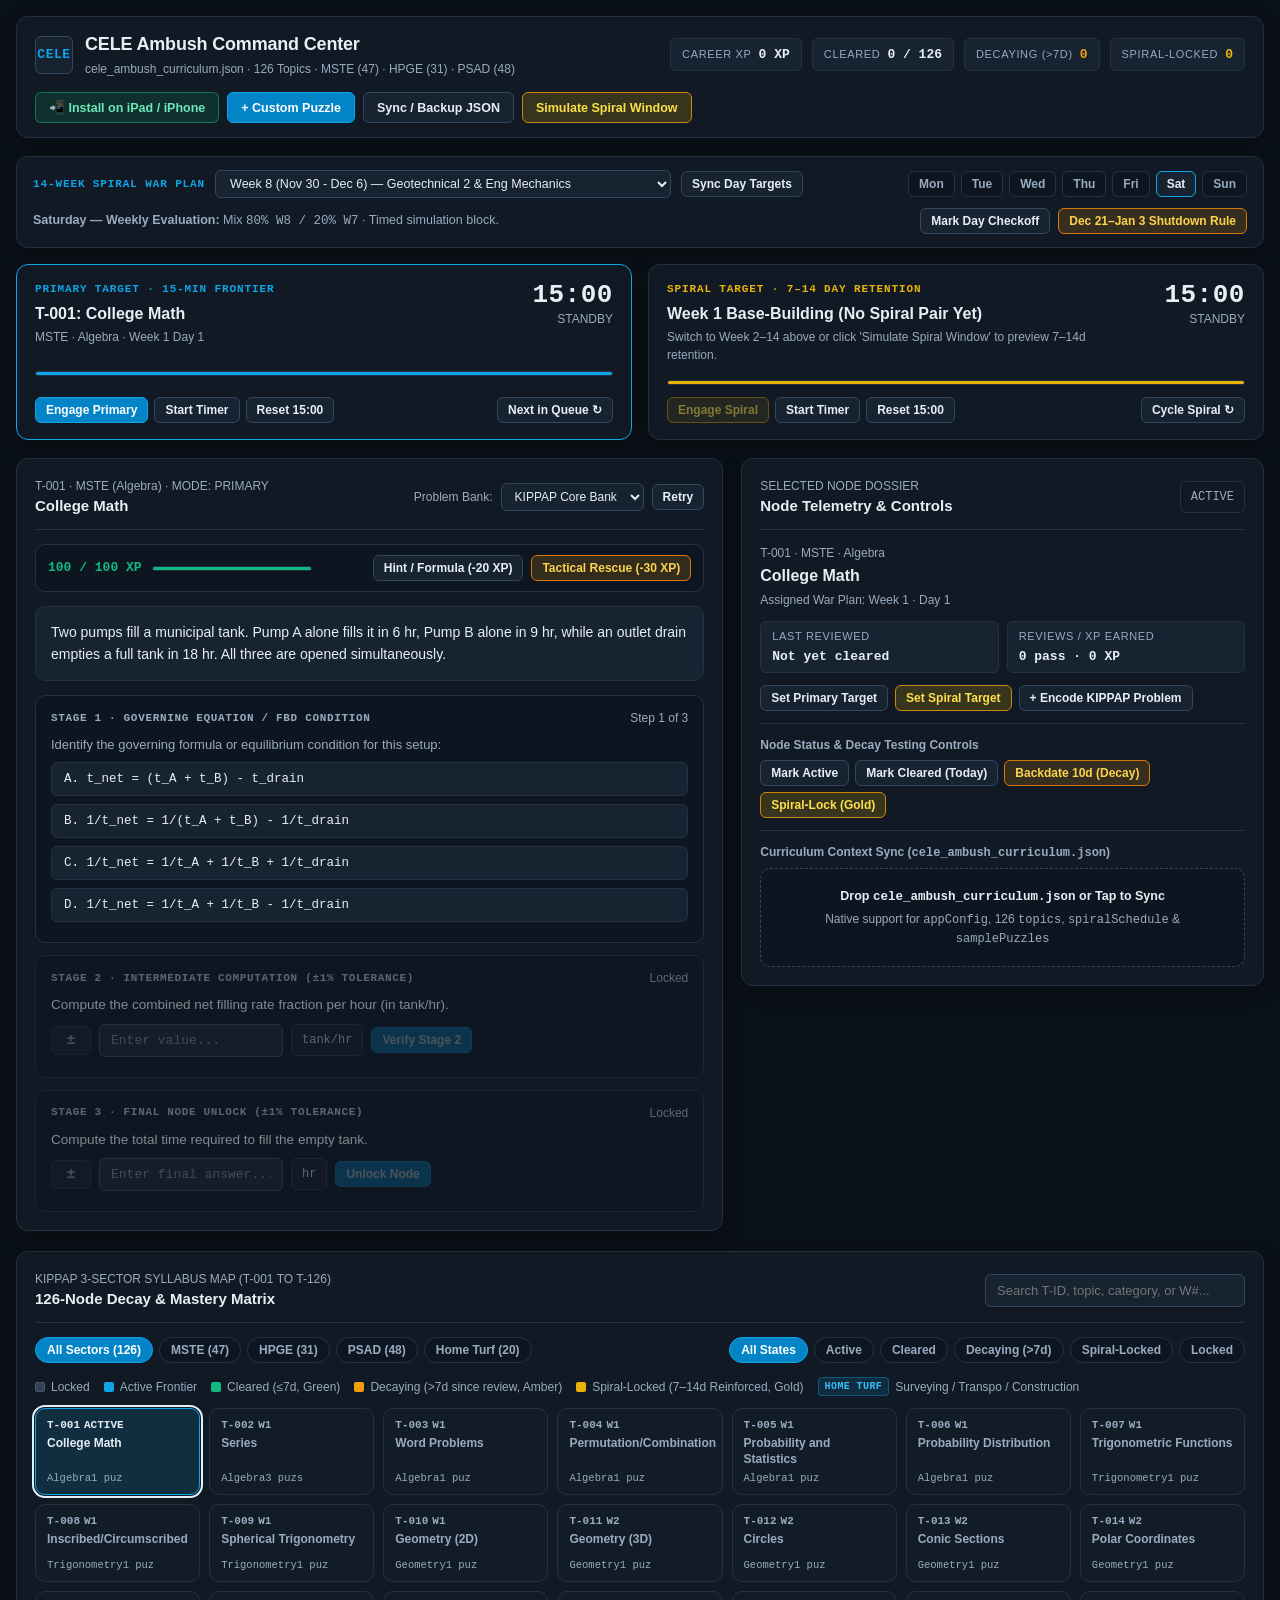
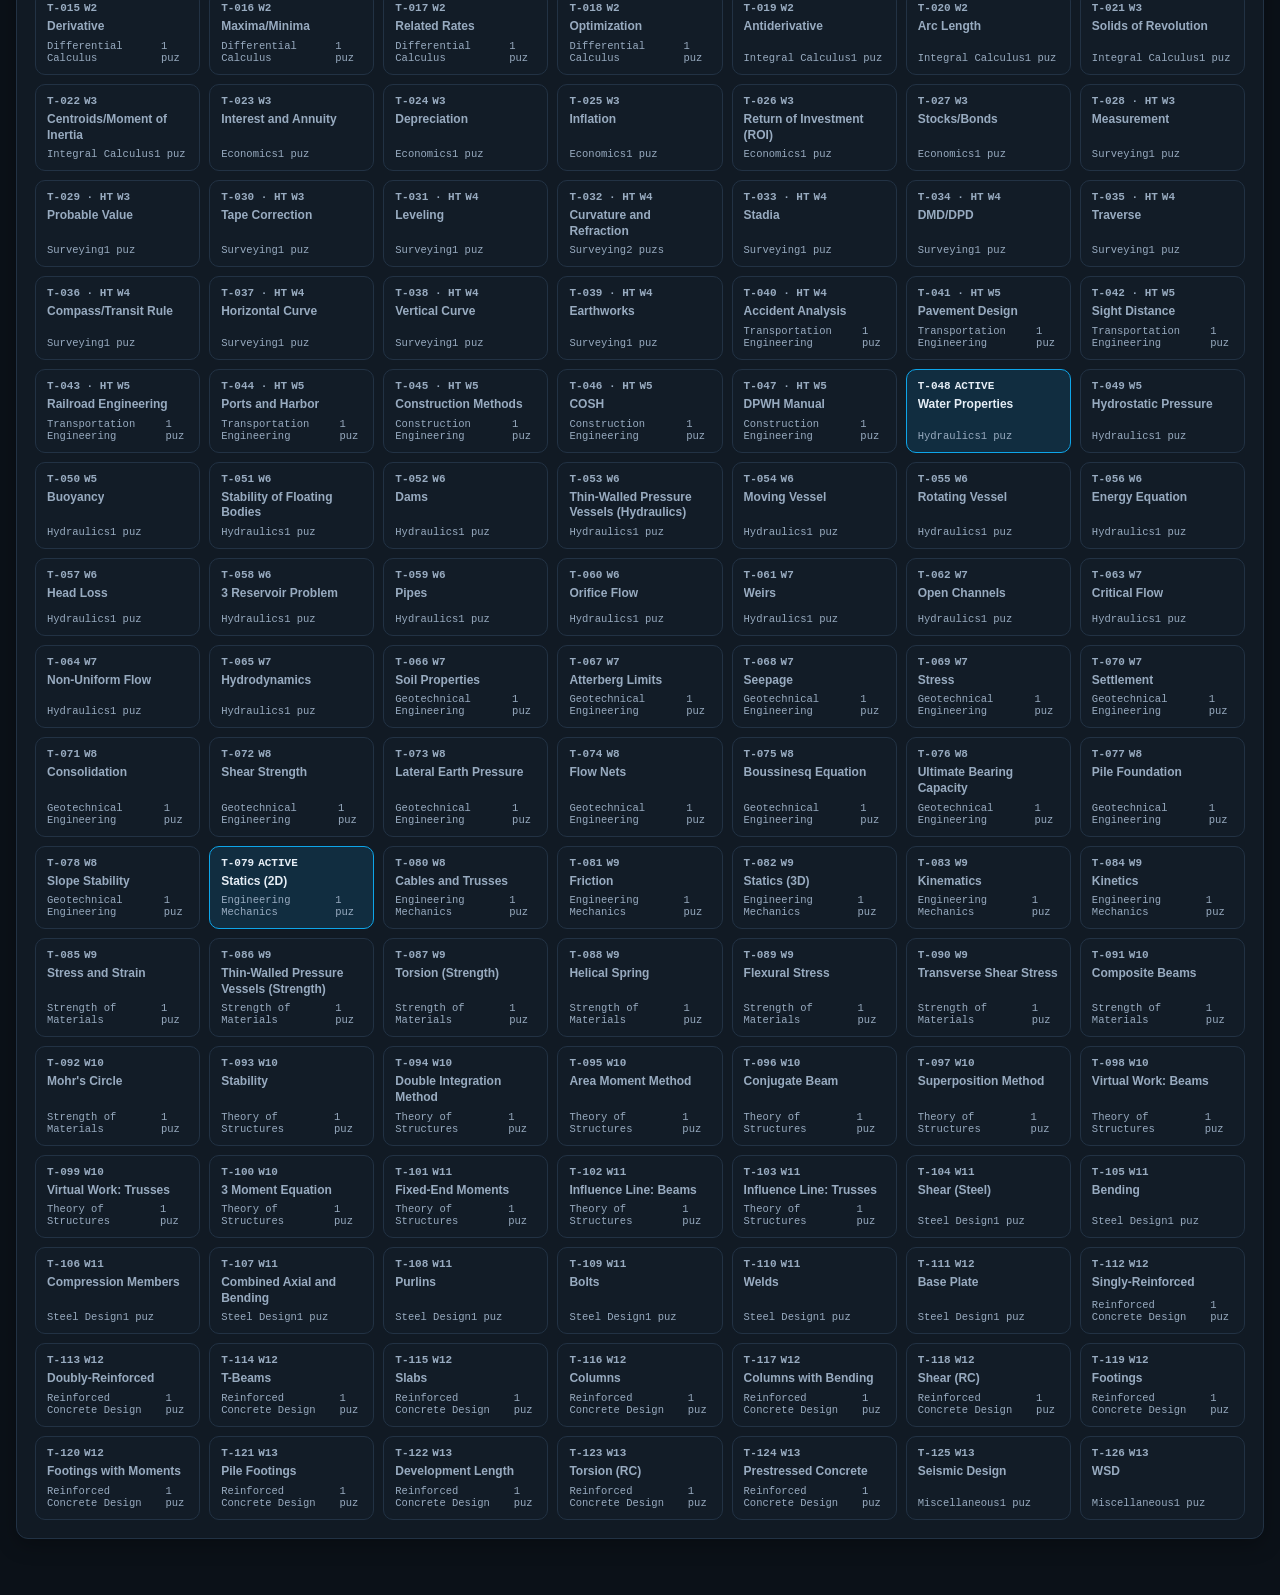
==== index.html @ f603cc69 "Initial release: CELE Ambush Command Center offline PWA for iPad & iPhone" ====
<!DOCTYPE html>
<html lang="en">
<head>
  <meta charset="UTF-8" />
  <meta name="viewport" content="width=device-width, initial-scale=1.0, viewport-fit=cover" />
  <title>CELE Ambush Command Center — KIPPAP 126-Topic Spiral War Plan</title>
  <meta name="description" content="Installable offline Civil Engineering Licensure Exam (CELE) command center built on cele_ambush_curriculum.json featuring 126 KIPPAP topics across MSTE (47), HPGE (31), and PSAD (48)." />
  <meta name="theme-color" content="#0b1118" />
  <meta name="apple-mobile-web-app-capable" content="yes" />
  <meta name="mobile-web-app-capable" content="yes" />
  <meta name="apple-mobile-web-app-status-bar-style" content="black-translucent" />
  <meta name="apple-mobile-web-app-title" content="CELE Ambush" />
  <meta name="format-detection" content="telephone=no" />
  <link rel="manifest" href="manifest.webmanifest" />
  <link rel="icon" type="image/png" sizes="32x32" href="icons/favicon-32.png" />
  <link rel="apple-touch-icon" href="icons/apple-touch-icon.png" />
  <link rel="apple-touch-icon" sizes="180x180" href="icons/apple-touch-icon-180x180.png" />
  <link rel="apple-touch-icon" sizes="167x167" href="icons/apple-touch-icon-167x167.png" />
  <link rel="apple-touch-icon" sizes="152x152" href="icons/apple-touch-icon-152x152.png" />
  <link rel="stylesheet" href="styles.css" />
</head>
<body>
  <div class="app-shell">
    <!-- Top Command Header -->
    <header class="topbar" id="command-topbar">
      <div class="brand-block">
        <div class="brand-emblem" aria-hidden="true">CELE</div>
        <div>
          <div style="display: flex; align-items: center; gap: 8px; flex-wrap: wrap;">
            <h1 id="app-title-heading">CELE Ambush Command Center</h1>
            <span class="pwa-status-pill" id="pwa-standalone-pill" style="display: none;">✓ STANDALONE APP</span>
          </div>
          <p class="brand-subtitle" id="curriculum-source-label">cele_ambush_curriculum.json · 126 Topics · MSTE (47) · HPGE (31) · PSAD (48)</p>
        </div>
      </div>

      <div class="telemetry-strip" aria-label="Readiness Telemetry">
        <div class="stat-chip">
          <span class="label">Career XP</span>
          <span class="val" id="stat-career-xp">0 XP</span>
        </div>
        <div class="stat-chip">
          <span class="label">Cleared</span>
          <span class="val" id="stat-cleared-count">0 / 126</span>
        </div>
        <div class="stat-chip">
          <span class="label">Decaying (&gt;7d)</span>
          <span class="val" id="stat-decaying-count" style="color: var(--status-decaying);">0</span>
        </div>
        <div class="stat-chip">
          <span class="label">Spiral-Locked</span>
          <span class="val" id="stat-spiral-count" style="color: var(--status-gold);">0</span>
        </div>
      </div>

      <div class="topbar-actions">
        <button type="button" class="btn btn-install" id="btn-open-install">📲 Install on iPad / iPhone</button>
        <button type="button" class="btn btn-primary" id="btn-open-builder">+ Custom Puzzle</button>
        <button type="button" class="btn" id="btn-open-json">Sync / Backup JSON</button>
        <button type="button" class="btn btn-gold" id="btn-demo-decay" title="Seed sample 7-14 day history to preview Spiral Target & Amber Decay">Simulate Spiral Window</button>
      </div>
    </header>

    <!-- 14-Week Spiral War Plan Bar (from spiralSchedule in cele_ambush_curriculum.json) -->
    <section class="warplan-bar" id="warplan-section" aria-label="14-Week Spiral War Plan">
      <div class="warplan-top">
        <div style="display: flex; align-items: center; gap: 10px; flex-wrap: wrap;">
          <span class="target-kicker">14-WEEK SPIRAL WAR PLAN</span>
          <select id="schedule-week-select" class="input-field" style="padding: 5px 10px; font-size: 12.5px; min-width: 240px;" aria-label="Select Schedule Week"></select>
          <button type="button" class="btn btn-sm" id="btn-load-scheduled-pair" title="Load selected day's Primary & Spiral pairs into the twin 15-min cards">Sync Day Targets</button>
        </div>
        <div class="day-pills" id="schedule-day-pills" role="tablist" aria-label="Day of Week"></div>
      </div>
      <div style="display: flex; flex-wrap: wrap; align-items: center; justify-content: space-between; gap: 8px; font-size: 12.5px; color: var(--text-secondary);">
        <div id="schedule-day-summary">Loading War Plan schedule...</div>
        <div style="display: flex; align-items: center; gap: 8px; flex-wrap: wrap;">
          <button type="button" class="btn btn-sm" id="btn-toggle-day-complete">Mark Day Checkoff</button>
          <button type="button" class="btn btn-amber btn-sm" id="btn-toggle-holiday-preview" title="Preview Dec 21 - Jan 3 Mandatory Cognitive Recovery protocol">Dec 21–Jan 3 Shutdown Rule</button>
        </div>
      </div>
      <div class="holiday-banner" id="holiday-shutdown-banner" style="display: none;"></div>
    </section>

    <!-- Daily 30-Minute Spiral Loop UI -->
    <section class="spiral-loop-grid" id="loop-section" aria-label="Daily 30-Minute Spiral Loop">
      <!-- Primary Target Card (15-min) -->
      <article class="target-card" id="primary-target-card">
        <div>
          <div class="target-header">
            <div>
              <div class="target-kicker" id="primary-kicker">PRIMARY TARGET · 15-MIN FRONTIER</div>
              <h2 class="target-title" id="primary-topic-title">Loading...</h2>
              <div class="target-meta" id="primary-topic-meta">Queue Frontier</div>
            </div>
            <div class="timer-box">
              <div class="timer-readout" id="primary-timer-display">15:00</div>
              <div class="target-meta" id="primary-timer-state">STANDBY</div>
            </div>
          </div>
          <div class="pair-chips" id="primary-pair-chips"></div>
        </div>

        <div class="progress-track" aria-hidden="true">
          <div class="progress-fill" id="primary-timer-bar" style="width: 100%;"></div>
        </div>

        <div class="target-controls">
          <div style="display: flex; gap: 6px; flex-wrap: wrap;">
            <button type="button" class="btn btn-primary btn-sm" id="btn-engage-primary">Engage Primary</button>
            <button type="button" class="btn btn-sm" id="btn-toggle-primary-timer">Start Timer</button>
            <button type="button" class="btn btn-sm" id="btn-reset-primary-timer">Reset 15:00</button>
          </div>
          <button type="button" class="btn btn-sm" id="btn-cycle-primary" title="Rotate to next active topic">Next in Queue ↻</button>
        </div>
      </article>

      <!-- Spiral Target Card (15-min, 7-14 days ago / Scheduled Spiral Pair) -->
      <article class="target-card spiral-card" id="spiral-target-card">
        <div>
          <div class="target-header">
            <div>
              <div class="target-kicker" id="spiral-kicker">SPIRAL TARGET · 7–14 DAY RETENTION</div>
              <h2 class="target-title" id="spiral-topic-title">Scanning 7–14d Window...</h2>
              <div class="target-meta" id="spiral-topic-meta">Topics completed 7–14 days ago</div>
            </div>
            <div class="timer-box">
              <div class="timer-readout" id="spiral-timer-display">15:00</div>
              <div class="target-meta" id="spiral-timer-state">STANDBY</div>
            </div>
          </div>
          <div class="pair-chips" id="spiral-pair-chips"></div>
        </div>

        <div class="progress-track" aria-hidden="true">
          <div class="progress-fill" id="spiral-timer-bar" style="width: 100%;"></div>
        </div>

        <div class="target-controls">
          <div style="display: flex; gap: 6px; flex-wrap: wrap;">
            <button type="button" class="btn btn-gold btn-sm" id="btn-engage-spiral">Engage Spiral</button>
            <button type="button" class="btn btn-sm" id="btn-toggle-spiral-timer">Start Timer</button>
            <button type="button" class="btn btn-sm" id="btn-reset-spiral-timer">Reset 15:00</button>
          </div>
          <button type="button" class="btn btn-sm" id="btn-cycle-spiral" title="Cycle eligible 7-14d / scheduled spiral nodes">Cycle Spiral ↻</button>
        </div>
      </article>
    </section>

    <!-- Workbench: Multi-Stage Puzzle Engine + Active Node Tactical Dossier -->
    <main class="workbench-grid" id="workbench-section">
      <!-- Left: 3-Stage Numerical/Formula Unlock Engine -->
      <section class="panel" id="puzzle-engine-panel" aria-labelledby="puzzle-panel-heading">
        <div class="panel-header">
          <div>
            <div class="target-meta" id="arena-sector-badge">SECTOR</div>
            <h2 class="panel-title" id="puzzle-panel-heading">3-Stage Ambush Puzzle Engine</h2>
          </div>
          <div style="display: flex; align-items: center; gap: 8px; flex-wrap: wrap;">
            <label for="puzzle-selector" class="target-meta">Problem Bank:</label>
            <select id="puzzle-selector" class="input-field" style="padding: 5px 9px; font-size: 12px;"></select>
            <button type="button" class="btn btn-sm" id="btn-reset-attempt" title="Restart current puzzle attempt">Retry</button>
          </div>
        </div>

        <!-- Tactical Rescue System & 100 XP Integrity Bar -->
        <div class="xp-rescue-bar">
          <div class="xp-meter-wrap">
            <span class="xp-badge" id="attempt-xp-readout">100 / 100 XP</span>
            <div class="progress-track" style="max-width: 160px;">
              <div class="progress-fill" id="attempt-xp-bar" style="width: 100%; background: var(--status-cleared);"></div>
            </div>
          </div>
          <div style="display: flex; gap: 8px; flex-wrap: wrap;">
            <button type="button" class="btn btn-sm" id="btn-use-hint">Hint / Formula (-20 XP)</button>
            <button type="button" class="btn btn-amber btn-sm" id="btn-tactical-rescue">Tactical Rescue (-30 XP)</button>
          </div>
        </div>

        <!-- Dynamic Hint & Tactical Rescue Drawers -->
        <div class="rescue-drawer hint-drawer" id="hint-drawer" style="display: none;"></div>
        <div class="rescue-drawer tactical-drawer" id="tactical-drawer" style="display: none;"></div>

        <!-- Problem Stem -->
        <div class="problem-stem-box" id="puzzle-stem-text"></div>

        <!-- 3 Stages -->
        <div class="stage-stack">
          <!-- Stage 1 -->
          <div class="stage-box" id="stage-1-box">
            <div class="stage-head">
              <span class="stage-tag" id="stage-1-tag">STAGE 1 · GOVERNING EQUATION / FBD CONDITION</span>
              <span class="target-meta" id="stage-1-status">Awaiting Selection</span>
            </div>
            <div id="stage-1-prompt" style="font-size: 13px; color: var(--text-secondary);">Identify the governing formula or equilibrium relationship for this setup:</div>
            <div class="eq-options-grid" id="stage-1-options"></div>
            <div class="feedback-msg" id="stage-1-feedback"></div>
          </div>

          <!-- Stage 2 -->
          <div class="stage-box is-locked" id="stage-2-box">
            <div class="stage-head">
              <span class="stage-tag" id="stage-2-tag">STAGE 2 · INTERMEDIATE COMPUTATION (±1% TOLERANCE)</span>
              <span class="target-meta" id="stage-2-status">Locked</span>
            </div>
            <div id="stage-2-prompt" style="font-size: 13.5px;"></div>
            <div class="numeric-row">
              <button type="button" class="btn btn-sm sign-toggle-btn" id="btn-neg-stage-2" title="Toggle minus sign (±) on iPhone/iPad keypad" disabled>±</button>
              <input type="text" inputmode="decimal" enterkeyhint="done" autocomplete="off" autocorrect="off" spellcheck="false" class="input-field input-mono" id="stage-2-input" placeholder="Enter value..." disabled />
              <span class="unit-pill" id="stage-2-unit">unit</span>
              <button type="button" class="btn btn-primary btn-sm" id="btn-verify-stage-2" disabled>Verify Stage 2</button>
            </div>
            <div class="feedback-msg" id="stage-2-feedback"></div>
          </div>

          <!-- Stage 3 -->
          <div class="stage-box is-locked" id="stage-3-box">
            <div class="stage-head">
              <span class="stage-tag" id="stage-3-tag">STAGE 3 · FINAL NODE UNLOCK (±1% TOLERANCE)</span>
              <span class="target-meta" id="stage-3-status">Locked</span>
            </div>
            <div id="stage-3-prompt" style="font-size: 13.5px;"></div>
            <div class="numeric-row">
              <button type="button" class="btn btn-sm sign-toggle-btn" id="btn-neg-stage-3" title="Toggle minus sign (±) on iPhone/iPad keypad" disabled>±</button>
              <input type="text" inputmode="decimal" enterkeyhint="done" autocomplete="off" autocorrect="off" spellcheck="false" class="input-field input-mono" id="stage-3-input" placeholder="Enter final answer..." disabled />
              <span class="unit-pill" id="stage-3-unit">unit</span>
              <button type="button" class="btn btn-primary btn-sm" id="btn-verify-stage-3" disabled>Unlock Node</button>
            </div>
            <div class="feedback-msg" id="stage-3-feedback"></div>
          </div>
        </div>
      </section>

      <!-- Right: Node Dossier, Rescue Links, Time-Decay Controls & Quick Curriculum Drop -->
      <aside class="panel" id="node-inspector-panel" aria-labelledby="inspector-heading">
        <div class="panel-header">
          <div>
            <div class="target-meta">SELECTED NODE DOSSIER</div>
            <h2 class="panel-title" id="inspector-heading">Node Telemetry &amp; Controls</h2>
          </div>
          <span class="unit-pill" id="inspector-state-badge">ACTIVE</span>
        </div>

        <div id="inspector-details" style="display: flex; flex-direction: column; gap: 12px;">
          <div>
            <div class="target-meta" id="inspector-code-cat">T-001 · MSTE · Algebra</div>
            <div style="display: flex; align-items: center; gap: 8px; flex-wrap: wrap; margin-top: 2px;">
              <span style="font-size: 16px; font-weight: 700;" id="inspector-title">Topic Title</span>
              <span class="hometurf-tag" id="inspector-hometurf" style="display: none;">HOME TURF</span>
            </div>
            <div class="target-meta" id="inspector-schedule-slot" style="margin-top: 3px;">Assigned: Week 1 · Day 1</div>
          </div>

          <div style="display: grid; grid-template-columns: repeat(2, 1fr); gap: 8px;">
            <div class="stat-chip" style="flex-direction: column; gap: 2px;">
              <span class="label">Last Reviewed</span>
              <span class="val" id="inspector-last-reviewed">Never</span>
            </div>
            <div class="stat-chip" style="flex-direction: column; gap: 2px;">
              <span class="label">Reviews / XP Earned</span>
              <span class="val" id="inspector-reviews-xp">0 · 0 XP</span>
            </div>
          </div>

          <div style="display: flex; flex-wrap: wrap; gap: 7px;">
            <button type="button" class="btn btn-sm" id="btn-set-as-primary">Set Primary Target</button>
            <button type="button" class="btn btn-gold btn-sm" id="btn-set-as-spiral">Set Spiral Target</button>
            <button type="button" class="btn btn-sm" id="btn-encode-for-node">+ Encode KIPPAP Problem</button>
          </div>

          <div style="border-top: 1px solid var(--border-subtle); padding-top: 12px;">
            <div class="form-label" style="margin-bottom: 6px;">Node Status &amp; Decay Testing Controls</div>
            <div style="display: flex; flex-wrap: wrap; gap: 6px;">
              <button type="button" class="btn btn-sm" id="btn-mark-active">Mark Active</button>
              <button type="button" class="btn btn-sm" id="btn-mark-cleared">Mark Cleared (Today)</button>
              <button type="button" class="btn btn-amber btn-sm" id="btn-age-10d" title="Set last review to 10 days ago to trigger >7d Decay & 7-14d Spiral eligibility">Backdate 10d (Decay)</button>
              <button type="button" class="btn btn-gold btn-sm" id="btn-mark-spiral-gold">Spiral-Lock (Gold)</button>
            </div>
          </div>

          <!-- Quick Curriculum File Loader -->
          <div style="border-top: 1px solid var(--border-subtle); padding-top: 12px;">
            <div class="form-label" style="margin-bottom: 6px;">Curriculum Context Sync (<code>cele_ambush_curriculum.json</code>)</div>
            <div class="dropzone" id="quick-json-dropzone" tabindex="0" role="button" aria-label="Drop cele_ambush_curriculum.json here or click to browse">
              <div style="font-weight: 600; font-size: 12.5px;">Drop <code>cele_ambush_curriculum.json</code> or Tap to Sync</div>
              <div class="target-meta" style="margin-top: 3px;">Native support for <code>appConfig</code>, 126 <code>topics</code>, <code>spiralSchedule</code> &amp; <code>samplePuzzles</code></div>
              <input type="file" id="quick-json-file-input" accept=".json,application/json" style="display: none;" />
            </div>
          </div>
        </div>
      </aside>
    </main>

    <!-- 126-Node Interactive Decay Grid -->
    <section class="panel" id="matrix-section" aria-labelledby="matrix-heading">
      <div class="panel-header">
        <div>
          <div class="target-meta">KIPPAP 3-SECTOR SYLLABUS MAP (T-001 TO T-126)</div>
          <h2 class="panel-title" id="matrix-heading">126-Node Decay &amp; Mastery Matrix</h2>
        </div>
        <input type="search" class="input-field" id="node-search-input" placeholder="Search T-ID, topic, category, or W#..." style="min-width: 260px;" />
      </div>

      <div class="filter-toolbar">
        <div class="tab-group" id="sector-filter-tabs" role="tablist" aria-label="Sector Filter">
          <button type="button" class="pill-btn active" data-sector="ALL" id="tab-sec-all">All Sectors (126)</button>
          <button type="button" class="pill-btn" data-sector="MSTE" id="tab-sec-mste">MSTE (47)</button>
          <button type="button" class="pill-btn" data-sector="HPGE" id="tab-sec-hpge">HPGE (31)</button>
          <button type="button" class="pill-btn" data-sector="PSAD" id="tab-sec-psad">PSAD (48)</button>
          <button type="button" class="pill-btn" data-sector="HOMETURF" id="tab-sec-ht">Home Turf (20)</button>
        </div>

        <div class="tab-group" id="state-filter-tabs" role="tablist" aria-label="Status Filter">
          <button type="button" class="pill-btn active" data-state="ALL">All States</button>
          <button type="button" class="pill-btn" data-state="active">Active</button>
          <button type="button" class="pill-btn" data-state="cleared">Cleared</button>
          <button type="button" class="pill-btn" data-state="decaying">Decaying (&gt;7d)</button>
          <button type="button" class="pill-btn" data-state="spiral">Spiral-Locked</button>
          <button type="button" class="pill-btn" data-state="locked">Locked</button>
        </div>
      </div>

      <div class="legend-row">
        <span class="legend-item"><span class="dot dot-locked"></span> Locked</span>
        <span class="legend-item"><span class="dot dot-active"></span> Active Frontier</span>
        <span class="legend-item"><span class="dot dot-cleared"></span> Cleared (&le;7d, Green)</span>
        <span class="legend-item"><span class="dot dot-decaying"></span> Decaying (&gt;7d since review, Amber)</span>
        <span class="legend-item"><span class="dot dot-spiral"></span> Spiral-Locked (7–14d Reinforced, Gold)</span>
        <span class="legend-item"><span class="hometurf-tag">HOME TURF</span> Surveying / Transpo / Construction</span>
      </div>

      <div class="nodes-grid" id="nodes-grid-container"></div>
    </section>
  </div>

  <!-- Custom Puzzle Builder Modal -->
  <div class="modal-backdrop" id="builder-modal" role="dialog" aria-modal="true" aria-labelledby="builder-modal-title">
    <div class="modal-card">
      <div class="panel-header">
        <h2 class="panel-title" id="builder-modal-title">Custom KIPPAP 3-Stage Puzzle Builder</h2>
        <button type="button" class="btn btn-sm" id="btn-close-builder">Close ✕</button>
      </div>
      <form id="custom-puzzle-form" class="form-grid">
        <div class="form-group">
          <label class="form-label" for="builder-topic-select">Target CELE Node (T-001 to T-126)</label>
          <select id="builder-topic-select" class="input-field" required></select>
        </div>
        <div class="form-group">
          <label class="form-label" for="builder-source-input">Puzzle ID / Handout Source</label>
          <input type="text" id="builder-source-input" class="input-field" placeholder="e.g., PUZ-004 · KIPPAP MSTE Handout #4" required />
        </div>
        <div class="form-group full">
          <label class="form-label" for="builder-stem-input">Problem Situation / Prompt</label>
          <textarea id="builder-stem-input" class="input-field" rows="3" placeholder="Encode the full board-exam problem statement and given parameters..." required></textarea>
        </div>
        <div class="form-group full">
          <div style="display: flex; justify-content: space-between; align-items: center;">
            <label class="form-label" for="builder-eq-correct">Stage 1: Governing Equation / FBD Condition (Correct)</label>
            <button type="button" class="btn btn-sm" id="btn-autofill-distractors">Auto-Draft Distractors</button>
          </div>
          <input type="text" id="builder-eq-correct" class="input-field input-mono" placeholder="e.g., h_cr = 0.0675 * K^2" required />
        </div>
        <div class="form-group">
          <label class="form-label" for="builder-eq-d1">Stage 1 Distractor A</label>
          <input type="text" id="builder-eq-d1" class="input-field input-mono" placeholder="Plausible wrong formula 1" required />
        </div>
        <div class="form-group">
          <label class="form-label" for="builder-eq-d2">Stage 1 Distractor B</label>
          <input type="text" id="builder-eq-d2" class="input-field input-mono" placeholder="Plausible wrong formula 2" required />
        </div>
        <div class="form-group full">
          <label class="form-label" for="builder-eq-d3">Stage 1 Distractor C (Optional)</label>
          <input type="text" id="builder-eq-d3" class="input-field input-mono" placeholder="Plausible wrong formula 3" />
        </div>
        <div class="form-group full">
          <label class="form-label" for="builder-s2-prompt">Stage 2 Instruction (Intermediate Computation)</label>
          <input type="text" id="builder-s2-prompt" class="input-field" placeholder="e.g., Compute the square of the distance in km (K^2)." required />
        </div>
        <div class="form-group">
          <label class="form-label" for="builder-s2-ans">Stage 2 Expected Value (±1%)</label>
          <input type="number" step="any" id="builder-s2-ans" class="input-field input-mono" placeholder="72.25" required />
        </div>
        <div class="form-group">
          <label class="form-label" for="builder-s2-unit">Stage 2 Unit</label>
          <input type="text" id="builder-s2-unit" class="input-field input-mono" placeholder="km^2" required />
        </div>
        <div class="form-group full">
          <label class="form-label" for="builder-s3-prompt">Stage 3 Instruction (Final Node Unlock)</label>
          <input type="text" id="builder-s3-prompt" class="input-field" placeholder="e.g., Compute the combined curvature and refraction correction (h_cr)." required />
        </div>
        <div class="form-group">
          <label class="form-label" for="builder-s3-ans">Stage 3 Expected Value (±1%)</label>
          <input type="number" step="any" id="builder-s3-ans" class="input-field input-mono" placeholder="4.877" required />
        </div>
        <div class="form-group">
          <label class="form-label" for="builder-s3-unit">Stage 3 Unit</label>
          <input type="text" id="builder-s3-unit" class="input-field input-mono" placeholder="m" required />
        </div>
        <div class="form-group full">
          <label class="form-label" for="builder-hint-input">Formula Hint &amp; Solution Note</label>
          <input type="text" id="builder-hint-input" class="input-field" placeholder="Shown on Hint (-20 XP) and Stage 3 completion..." required />
        </div>
        <div class="form-group full" style="display: flex; flex-direction: row; justify-content: flex-end; gap: 8px; margin-top: 4px;">
          <button type="button" class="btn" id="btn-cancel-builder">Cancel</button>
          <button type="submit" class="btn btn-primary" id="btn-save-puzzle">Save to Bank &amp; Load</button>
        </div>
      </form>
    </div>
  </div>

  <!-- JSON Import / Export & Reset Modal -->
  <div class="modal-backdrop" id="json-modal" role="dialog" aria-modal="true" aria-labelledby="json-modal-title">
    <div class="modal-card">
      <div class="panel-header">
        <h2 class="panel-title" id="json-modal-title"><code>cele_ambush_curriculum.json</code> Sync &amp; iOS Backup</h2>
        <button type="button" class="btn btn-sm" id="btn-close-json">Close ✕</button>
      </div>
      <div style="display: flex; flex-direction: column; gap: 12px;">
        <div style="display: flex; flex-wrap: wrap; gap: 8px;">
          <button type="button" class="btn btn-primary" id="btn-download-backup">⬇ Export JSON</button>
          <button type="button" class="btn btn-gold" id="btn-ios-share-json">📤 Share / Save to Files (iOS)</button>
          <button type="button" class="btn" id="btn-upload-json-trigger">⬆ Import JSON File</button>
          <input type="file" id="modal-json-file-input" accept=".json,application/json" style="display: none;" />
          <button type="button" class="btn btn-danger" id="btn-factory-reset">Factory Reset</button>
        </div>
        <div class="form-group">
          <label class="form-label" for="json-textarea">Inspect or Paste <code>cele_ambush_curriculum.json</code> Schema</label>
          <textarea id="json-textarea" class="input-field input-mono" rows="9" placeholder="Paste cele_ambush_curriculum.json or full backup JSON here..."></textarea>
        </div>
        <div style="display: flex; justify-content: flex-end; gap: 8px;">
          <button type="button" class="btn" id="btn-copy-json">Copy JSON</button>
          <button type="button" class="btn btn-primary" id="btn-apply-pasted-json">Import Pasted JSON</button>
        </div>
      </div>
    </div>
  </div>

  <!-- iPad & iPhone Standalone Installation & Offline Readiness Modal -->
  <div class="modal-backdrop" id="install-modal" role="dialog" aria-modal="true" aria-labelledby="install-modal-title">
    <div class="modal-card">
      <div class="panel-header">
        <h2 class="panel-title" id="install-modal-title">📲 Install Standalone App on iPad &amp; iPhone</h2>
        <button type="button" class="btn btn-sm" id="btn-close-install">Close ✕</button>
      </div>

      <div style="display: flex; flex-direction: column; gap: 14px;">
        <div style="display: grid; grid-template-columns: repeat(auto-fit, minmax(170px, 1fr)); gap: 8px;">
          <div class="stat-chip" style="flex-direction: column; gap: 2px;">
            <span class="label">Launch Mode</span>
            <span class="val" id="pwa-mode-readout">Checking...</span>
          </div>
          <div class="stat-chip" style="flex-direction: column; gap: 2px;">
            <span class="label">Offline Service Worker</span>
            <span class="val" id="pwa-sw-readout">Checking...</span>
          </div>
          <div class="stat-chip" style="flex-direction: column; gap: 2px;">
            <span class="label">Durable Storage</span>
            <span class="val" id="pwa-storage-readout">LocalStorage Active</span>
          </div>
        </div>

        <button type="button" class="btn btn-primary" id="btn-native-install-prompt" style="display: none; width: 100%; padding: 10px;">
          ⬇ Install CELE Ambush App Now
        </button>

        <div class="install-steps-grid">
          <div class="install-step-card">
            <div class="target-kicker">IPAD (SAFARI · IPADOS)</div>
            <ol class="install-list">
              <li>Open this app's URL in <strong>Safari</strong> on your iPad.</li>
              <li>Tap the <strong>Share</strong> icon (square with upward arrow <code>↑</code>) in the top-right address bar.</li>
              <li>Scroll down and tap <strong>Add to Home Screen</strong>, then tap <strong>Add</strong>.</li>
              <li>Launch <strong>CELE Ambush</strong> full-screen or in <strong>Split View</strong> beside GoodNotes / Notability — works 100% offline!</li>
            </ol>
          </div>
          <div class="install-step-card">
            <div class="target-kicker" style="color: var(--status-gold);">IPHONE (SAFARI · IOS)</div>
            <ol class="install-list">
              <li>Open this app's URL in <strong>Safari</strong> on your iPhone.</li>
              <li>Tap the <strong>Share</strong> button (<code>↑</code>) at the bottom navigation bar.</li>
              <li>Tap <strong>Add to Home Screen</strong> &rarr; <strong>Add</strong>.</li>
              <li>Opens edge-to-edge without browser bars, keeps timers accurate when locked, and includes the <code>±</code> keypad toggle for negative values.</li>
            </ol>
          </div>
        </div>

        <div style="padding: 11px 13px; background: var(--bg-input); border: 1px solid var(--border-subtle); border-radius: var(--radius-md); display: flex; flex-wrap: wrap; align-items: center; justify-content: space-between; gap: 10px;">
          <div style="font-size: 12.5px; color: var(--text-secondary);">
            <strong style="color: var(--text-primary);">Zero-Server Portable File:</strong> AirDrop or save a self-contained single-file <code>.html</code> snapshot (all 126 topics + progress embedded) directly to the <strong>Files</strong> app on iPad or iPhone.
          </div>
          <button type="button" class="btn btn-gold btn-sm" id="btn-export-portable-html">📤 Export / AirDrop Portable HTML</button>
        </div>
      </div>
    </div>
  </div>

  <!-- Pinned iPhone & iPad Compact Bottom Navigation Bar -->
  <nav class="ios-bottom-nav" id="ios-bottom-nav" aria-label="Quick Mobile Navigation">
    <button type="button" class="ios-nav-btn active" data-nav="loop">
      <span class="ios-nav-icon">⏱</span>
      <span>15m Loop</span>
    </button>
    <button type="button" class="ios-nav-btn" data-nav="arena">
      <span class="ios-nav-icon">⚡</span>
      <span>Puzzle Arena</span>
    </button>
    <button type="button" class="ios-nav-btn" data-nav="matrix">
      <span class="ios-nav-icon">🧩</span>
      <span>126 Nodes</span>
    </button>
    <button type="button" class="ios-nav-btn" data-nav="install">
      <span class="ios-nav-icon">📲</span>
      <span>Install / Sync</span>
    </button>
  </nav>

  <div class="toast-banner" id="toast-banner" role="status" aria-live="polite"></div>

  <script src="curriculum.min.js"></script>
  <script src="app.js"></script>
</body>
</html>
---- styles.css ----
/* CELE Ambush Command Center — Precision Engineering Tactical Stylesheet */
:root {
  --bg-base: #0b1118;
  --bg-surface: #111a24;
  --bg-elevated: #172331;
  --bg-input: #0d1620;
  --border-subtle: #223244;
  --border-strong: #314760;
  --text-primary: #e6eef6;
  --text-secondary: #98abc0;
  --text-muted: #647a92;

  /* Tactical Status Palette (No purple/neon glow) */
  --accent-cyan: #0ea5e9;
  --accent-cyan-soft: rgba(14, 165, 233, 0.14);
  --status-cleared: #10b981;
  --status-cleared-soft: rgba(16, 185, 129, 0.14);
  --status-decaying: #f59e0b;
  --status-decaying-soft: rgba(245, 158, 11, 0.16);
  --status-gold: #eab308;
  --status-gold-soft: rgba(234, 179, 8, 0.18);
  --status-danger: #ef4444;
  --status-danger-soft: rgba(239, 68, 68, 0.15);
  --status-locked: #1b2735;

  --radius-sm: 6px;
  --radius-md: 10px;
  --radius-lg: 12px;
  --shadow-card: 0 6px 20px rgba(0, 0, 0, 0.28);
  --font-sans: "Inter", -apple-system, BlinkMacSystemFont, "Segoe UI", Roboto, sans-serif;
  --font-mono: "JetBrains Mono", "SFMono-Regular", Consolas, "Liberation Mono", Menlo, monospace;
}

*, *::before, *::after { box-sizing: border-box; }

html, body {
  margin: 0;
  padding: 0;
  background-color: var(--bg-base);
  color: var(--text-primary);
  font-family: var(--font-sans);
  font-size: 14px;
  line-height: 1.5;
  -webkit-font-smoothing: antialiased;
}

.app-shell {
  max-width: 1440px;
  margin: 0 auto;
  padding: 18px 20px 48px;
}

/* Header Command Bar */
.topbar {
  display: flex;
  flex-wrap: wrap;
  align-items: center;
  justify-content: space-between;
  gap: 14px;
  padding: 14px 18px;
  background: var(--bg-surface);
  border: 1px solid var(--border-subtle);
  border-radius: var(--radius-lg);
  box-shadow: var(--shadow-card);
  margin-bottom: 18px;
}

.brand-block {
  display: flex;
  align-items: center;
  gap: 12px;
}

.brand-emblem {
  width: 38px;
  height: 38px;
  border-radius: var(--radius-sm);
  background: var(--bg-elevated);
  border: 1px solid var(--border-strong);
  display: grid;
  place-items: center;
  font-family: var(--font-mono);
  font-weight: 700;
  font-size: 13px;
  color: var(--accent-cyan);
  letter-spacing: 0.04em;
}

.brand-block h1 {
  margin: 0;
  font-size: 18px;
  font-weight: 700;
  letter-spacing: -0.01em;
}

.brand-subtitle {
  margin: 2px 0 0;
  font-size: 12px;
  color: var(--text-secondary);
}

.telemetry-strip {
  display: flex;
  flex-wrap: wrap;
  align-items: center;
  gap: 10px;
}

.stat-chip {
  padding: 6px 11px;
  background: var(--bg-elevated);
  border: 1px solid var(--border-subtle);
  border-radius: var(--radius-sm);
  display: flex;
  align-items: baseline;
  gap: 7px;
}

.stat-chip .label {
  font-size: 11px;
  text-transform: uppercase;
  letter-spacing: 0.06em;
  color: var(--text-secondary);
}

.stat-chip .val {
  font-family: var(--font-mono);
  font-weight: 700;
  font-size: 13px;
  font-variant-numeric: tabular-nums;
}

.topbar-actions {
  display: flex;
  flex-wrap: wrap;
  gap: 8px;
}

/* Buttons */
.btn {
  display: inline-flex;
  align-items: center;
  justify-content: center;
  gap: 6px;
  padding: 7px 13px;
  font-family: var(--font-sans);
  font-size: 12.5px;
  font-weight: 600;
  color: var(--text-primary);
  background: var(--bg-elevated);
  border: 1px solid var(--border-strong);
  border-radius: var(--radius-sm);
  cursor: pointer;
  transition: background 0.15s ease, border-color 0.15s ease, transform 0.08s ease;
  text-decoration: none;
}

.btn:hover:not(:disabled) {
  background: #203144;
  border-color: #466485;
}

.btn:active:not(:disabled) { transform: translateY(1px); }
.btn:disabled { opacity: 0.48; cursor: not-allowed; }

.btn-primary {
  background: #0284c7;
  border-color: #0ea5e9;
  color: #ffffff;
}
.btn-primary:hover:not(:disabled) { background: #0369a1; }

.btn-gold {
  background: rgba(234, 179, 8, 0.18);
  border-color: #ca8a04;
  color: #fde047;
}
.btn-gold:hover:not(:disabled) { background: rgba(234, 179, 8, 0.28); }

.btn-amber {
  background: var(--status-decaying-soft);
  border-color: #d97706;
  color: #fcd34d;
}

.btn-danger {
  background: var(--status-danger-soft);
  border-color: #dc2626;
  color: #fca5a5;
}

.btn-sm { padding: 5px 10px; font-size: 12px; }

/* Spiral Loop Twin Target Row */
.spiral-loop-grid {
  display: grid;
  grid-template-columns: repeat(2, minmax(0, 1fr));
  gap: 16px;
  margin-bottom: 18px;
}

.target-card {
  background: var(--bg-surface);
  border: 1px solid var(--border-subtle);
  border-radius: var(--radius-lg);
  padding: 16px 18px;
  display: flex;
  flex-direction: column;
  justify-content: space-between;
  gap: 12px;
  box-shadow: var(--shadow-card);
}

.target-card.is-engaged {
  border-color: var(--accent-cyan);
}

.target-card.spiral-card.is-engaged {
  border-color: var(--status-gold);
}

.target-header {
  display: flex;
  align-items: flex-start;
  justify-content: space-between;
  gap: 12px;
}

.target-kicker {
  font-family: var(--font-mono);
  font-size: 11px;
  font-weight: 700;
  text-transform: uppercase;
  letter-spacing: 0.08em;
  color: var(--accent-cyan);
}

.spiral-card .target-kicker { color: var(--status-gold); }

.target-title {
  margin: 4px 0 2px;
  font-size: 16px;
  font-weight: 700;
}

.target-meta {
  font-size: 12px;
  color: var(--text-secondary);
}

.timer-box {
  text-align: right;
  min-width: 115px;
}

.timer-readout {
  font-family: var(--font-mono);
  font-size: 26px;
  font-weight: 700;
  font-variant-numeric: tabular-nums;
  line-height: 1.1;
  letter-spacing: 0.02em;
}

.timer-readout.is-running { color: var(--status-cleared); }
.timer-readout.is-paused { color: var(--status-decaying); }
.timer-readout.is-expired { color: var(--status-danger); }

.progress-track {
  width: 100%;
  height: 5px;
  background: var(--bg-input);
  border-radius: 999px;
  overflow: hidden;
  border: 1px solid var(--border-subtle);
}

.progress-fill {
  height: 100%;
  background: var(--accent-cyan);
  transition: width 0.3s linear;
}
.spiral-card .progress-fill { background: var(--status-gold); }

.target-controls {
  display: flex;
  flex-wrap: wrap;
  align-items: center;
  justify-content: space-between;
  gap: 8px;
}

/* Main Split Workspace: Puzzle Engine + Node Inspector / Bank */
.workbench-grid {
  display: grid;
  grid-template-columns: 1.15fr 0.85fr;
  gap: 18px;
  margin-bottom: 20px;
  align-items: start;
}

.panel {
  background: var(--bg-surface);
  border: 1px solid var(--border-subtle);
  border-radius: var(--radius-lg);
  padding: 18px;
  box-shadow: var(--shadow-card);
}

.panel-header {
  display: flex;
  flex-wrap: wrap;
  align-items: center;
  justify-content: space-between;
  gap: 10px;
  padding-bottom: 12px;
  margin-bottom: 14px;
  border-bottom: 1px solid var(--border-subtle);
}

.panel-title {
  margin: 0;
  font-size: 15px;
  font-weight: 700;
}

/* XP Integrity Bar & Tactical Rescue */
.xp-rescue-bar {
  display: flex;
  flex-wrap: wrap;
  align-items: center;
  justify-content: space-between;
  gap: 10px;
  padding: 10px 12px;
  background: var(--bg-input);
  border: 1px solid var(--border-subtle);
  border-radius: var(--radius-md);
  margin-bottom: 14px;
}

.xp-meter-wrap {
  display: flex;
  align-items: center;
  gap: 10px;
  flex: 1;
  min-width: 180px;
}

.xp-badge {
  font-family: var(--font-mono);
  font-weight: 700;
  font-size: 13px;
  color: var(--status-cleared);
  white-space: nowrap;
}

.problem-stem-box {
  padding: 14px 15px;
  background: var(--bg-elevated);
  border: 1px solid var(--border-subtle);
  border-radius: var(--radius-md);
  margin-bottom: 14px;
  font-size: 14px;
  line-height: 1.6;
}

.rescue-drawer {
  padding: 12px 14px;
  border-radius: var(--radius-md);
  margin-bottom: 14px;
  font-size: 13px;
}

.hint-drawer {
  background: rgba(14, 165, 233, 0.1);
  border: 1px solid rgba(14, 165, 233, 0.35);
}

.tactical-drawer {
  background: rgba(245, 158, 11, 0.1);
  border: 1px solid rgba(245, 158, 11, 0.4);
}

/* 3-Stage Cards */
.stage-stack {
  display: flex;
  flex-direction: column;
  gap: 12px;
}

.stage-box {
  padding: 13px 15px;
  background: var(--bg-input);
  border: 1px solid var(--border-subtle);
  border-radius: var(--radius-md);
  transition: border-color 0.15s ease, opacity 0.15s ease;
}

.stage-box.is-locked {
  opacity: 0.52;
}

.stage-box.is-cleared {
  border-color: rgba(16, 185, 129, 0.55);
  background: rgba(16, 185, 129, 0.05);
}

.stage-head {
  display: flex;
  align-items: center;
  justify-content: space-between;
  gap: 8px;
  margin-bottom: 8px;
}

.stage-tag {
  font-family: var(--font-mono);
  font-size: 11px;
  font-weight: 700;
  text-transform: uppercase;
  letter-spacing: 0.06em;
  color: var(--text-secondary);
}

.stage-box.is-cleared .stage-tag { color: var(--status-cleared); }

.eq-options-grid {
  display: grid;
  grid-template-columns: 1fr;
  gap: 8px;
  margin-top: 8px;
}

.eq-option-btn {
  text-align: left;
  padding: 9px 12px;
  font-family: var(--font-mono);
  font-size: 12.5px;
  color: var(--text-primary);
  background: var(--bg-elevated);
  border: 1px solid var(--border-subtle);
  border-radius: var(--radius-sm);
  cursor: pointer;
  transition: background 0.12s ease, border-color 0.12s ease;
}

.eq-option-btn:hover:not(:disabled) {
  background: #1f3044;
  border-color: var(--accent-cyan);
}

.eq-option-btn.is-correct {
  background: var(--status-cleared-soft);
  border-color: var(--status-cleared);
  color: #6ee7b7;
}

.eq-option-btn.is-wrong {
  background: var(--status-danger-soft);
  border-color: var(--status-danger);
  color: #fca5a5;
}

.numeric-row {
  display: flex;
  flex-wrap: wrap;
  align-items: center;
  gap: 8px;
  margin-top: 8px;
}

.input-field, select.input-field, textarea.input-field {
  padding: 8px 11px;
  background: var(--bg-elevated);
  border: 1px solid var(--border-strong);
  border-radius: var(--radius-sm);
  color: var(--text-primary);
  font-family: var(--font-sans);
  font-size: 13px;
}

.input-mono {
  font-family: var(--font-mono);
  font-variant-numeric: tabular-nums;
}

.input-field:focus {
  outline: none;
  border-color: var(--accent-cyan);
}

.unit-pill {
  padding: 6px 10px;
  background: var(--bg-surface);
  border: 1px solid var(--border-subtle);
  border-radius: var(--radius-sm);
  font-family: var(--font-mono);
  font-size: 12px;
  color: var(--text-secondary);
}

.feedback-msg {
  margin-top: 7px;
  font-size: 12px;
}
.feedback-msg.ok { color: #6ee7b7; }
.feedback-msg.err { color: #fca5a5; }

/* 114-Node Curriculum Matrix */
.filter-toolbar {
  display: flex;
  flex-wrap: wrap;
  align-items: center;
  justify-content: space-between;
  gap: 10px;
  margin-bottom: 14px;
}

.tab-group {
  display: flex;
  flex-wrap: wrap;
  gap: 6px;
}

.pill-btn {
  padding: 5px 11px;
  font-size: 12px;
  font-weight: 600;
  color: var(--text-secondary);
  background: var(--bg-input);
  border: 1px solid var(--border-subtle);
  border-radius: 999px;
  cursor: pointer;
}

.pill-btn.active {
  color: #ffffff;
  background: #0284c7;
  border-color: #0ea5e9;
}

.legend-row {
  display: flex;
  flex-wrap: wrap;
  gap: 14px;
  font-size: 12px;
  color: var(--text-secondary);
  margin-bottom: 12px;
}

.legend-item {
  display: inline-flex;
  align-items: center;
  gap: 6px;
}

.dot {
  width: 10px;
  height: 10px;
  border-radius: 2px;
  display: inline-block;
}
.dot-locked { background: #334155; border: 1px solid #475569; }
.dot-active { background: var(--accent-cyan); }
.dot-cleared { background: var(--status-cleared); }
.dot-decaying { background: var(--status-decaying); }
.dot-spiral { background: var(--status-gold); }

.nodes-grid {
  display: grid;
  grid-template-columns: repeat(auto-fill, minmax(152px, 1fr));
  gap: 9px;
}

.node-tile {
  position: relative;
  text-align: left;
  padding: 10px 11px;
  border-radius: var(--radius-md);
  border: 1px solid var(--border-subtle);
  background: var(--status-locked);
  color: var(--text-primary);
  cursor: pointer;
  transition: transform 0.1s ease, border-color 0.15s ease, background 0.15s ease;
  display: flex;
  flex-direction: column;
  gap: 5px;
  min-height: 78px;
}

.node-tile:hover {
  transform: translateY(-1px);
  border-color: #5b7999;
}

.node-tile.selected {
  outline: 2px solid var(--text-primary);
  outline-offset: 1px;
}

.node-tile.state-locked {
  background: #121c27;
  color: var(--text-secondary);
}

.node-tile.state-active {
  background: var(--accent-cyan-soft);
  border-color: var(--accent-cyan);
}

.node-tile.state-cleared {
  background: var(--status-cleared-soft);
  border-color: var(--status-cleared);
}

.node-tile.state-decaying {
  background: var(--status-decaying-soft);
  border-color: var(--status-decaying);
}

.node-tile.state-spiral {
  background: var(--status-gold-soft);
  border-color: var(--status-gold);
}

.node-top {
  display: flex;
  align-items: center;
  justify-content: space-between;
  gap: 4px;
  font-family: var(--font-mono);
  font-size: 11px;
  font-weight: 700;
}

.node-name {
  font-size: 12px;
  font-weight: 600;
  line-height: 1.3;
  display: -webkit-box;
  -webkit-line-clamp: 2;
  -webkit-box-orient: vertical;
  overflow: hidden;
}

.node-foot {
  margin-top: auto;
  display: flex;
  align-items: center;
  justify-content: space-between;
  font-size: 10.5px;
  font-family: var(--font-mono);
  color: var(--text-secondary);
}

/* Modals */
.modal-backdrop {
  position: fixed;
  inset: 0;
  background: rgba(5, 10, 16, 0.78);
  display: none;
  align-items: center;
  justify-content: center;
  padding: 16px;
  z-index: 50;
}

.modal-backdrop.open { display: flex; }

.modal-card {
  width: 100%;
  max-width: 680px;
  max-height: 90vh;
  overflow-y: auto;
  background: var(--bg-surface);
  border: 1px solid var(--border-strong);
  border-radius: var(--radius-lg);
  padding: 20px;
  box-shadow: 0 20px 50px rgba(0, 0, 0, 0.55);
}

.form-grid {
  display: grid;
  grid-template-columns: repeat(2, minmax(0, 1fr));
  gap: 12px;
}

.form-group {
  display: flex;
  flex-direction: column;
  gap: 5px;
}

.form-group.full { grid-column: 1 / -1; }

.form-label {
  font-size: 12px;
  font-weight: 600;
  color: var(--text-secondary);
}

.dropzone {
  border: 1.5px dashed var(--border-strong);
  border-radius: var(--radius-md);
  padding: 18px;
  text-align: center;
  background: var(--bg-input);
  cursor: pointer;
  transition: border-color 0.15s ease, background 0.15s ease;
}

.dropzone:hover, .dropzone.dragover {
  border-color: var(--accent-cyan);
  background: var(--accent-cyan-soft);
}

.toast-banner {
  position: fixed;
  bottom: 18px;
  right: 18px;
  padding: 10px 16px;
  background: #0f293d;
  border: 1px solid var(--accent-cyan);
  border-radius: var(--radius-md);
  color: var(--text-primary);
  font-size: 13px;
  font-weight: 600;
  box-shadow: var(--shadow-card);
  z-index: 80;
  display: none;
}

.toast-banner.show { display: block; }

@media (max-width: 980px) {
  .spiral-loop-grid, .workbench-grid, .form-grid {
    grid-template-columns: 1fr;
  }
}

/* 14-Week Spiral War Plan & Home Turf Extensions */
.warplan-bar {
  background: var(--bg-surface);
  border: 1px solid var(--border-subtle);
  border-radius: var(--radius-lg);
  padding: 13px 16px;
  margin-bottom: 16px;
  box-shadow: var(--shadow-card);
  display: flex;
  flex-direction: column;
  gap: 10px;
}

.warplan-top {
  display: flex;
  flex-wrap: wrap;
  align-items: center;
  justify-content: space-between;
  gap: 10px;
}

.day-pills {
  display: flex;
  flex-wrap: wrap;
  gap: 6px;
}

.day-pill {
  padding: 5px 10px;
  font-size: 12px;
  font-weight: 600;
  color: var(--text-secondary);
  background: var(--bg-input);
  border: 1px solid var(--border-subtle);
  border-radius: var(--radius-sm);
  cursor: pointer;
}

.day-pill.active {
  color: var(--text-primary);
  background: var(--bg-elevated);
  border-color: var(--accent-cyan);
}

.day-pill.is-done {
  border-color: var(--status-cleared);
  color: var(--status-cleared);
}

.pair-chips {
  display: flex;
  flex-wrap: wrap;
  gap: 6px;
  margin-top: 4px;
}

.pair-chip {
  padding: 3px 9px;
  font-family: var(--font-mono);
  font-size: 11.5px;
  background: var(--bg-input);
  border: 1px solid var(--border-subtle);
  border-radius: 999px;
  color: var(--text-secondary);
  cursor: pointer;
}

.pair-chip.active {
  border-color: var(--accent-cyan);
  color: var(--text-primary);
  background: var(--accent-cyan-soft);
}

.spiral-card .pair-chip.active {
  border-color: var(--status-gold);
  background: var(--status-gold-soft);
  color: #fde047;
}

.hometurf-tag {
  display: inline-block;
  padding: 1px 6px;
  font-family: var(--font-mono);
  font-size: 10px;
  font-weight: 700;
  letter-spacing: 0.04em;
  color: #38bdf8;
  background: rgba(14, 165, 233, 0.14);
  border: 1px solid rgba(14, 165, 233, 0.35);
  border-radius: 4px;
}

.holiday-banner {
  padding: 10px 14px;
  background: rgba(245, 158, 11, 0.12);
  border: 1px solid rgba(245, 158, 11, 0.45);
  border-radius: var(--radius-md);
  font-size: 12.5px;
  color: #fde68a;
  display: flex;
  align-items: center;
  justify-content: space-between;
  gap: 10px;
}

/* ==========================================================================
   iOS (iPhone) & iPadOS Standalone PWA Ergonomics & Safe-Area Support
   ========================================================================== */
html {
  -webkit-text-size-adjust: 100%;
  touch-action: manipulation;
}

body {
  -webkit-tap-highlight-color: transparent;
  overscroll-behavior-y: none;
}

.app-shell {
  padding-top: max(16px, calc(env(safe-area-inset-top) + 10px));
  padding-left: max(16px, calc(env(safe-area-inset-left) + 14px));
  padding-right: max(16px, calc(env(safe-area-inset-right) + 14px));
  padding-bottom: max(56px, calc(env(safe-area-inset-bottom) + 48px));
}

.btn, .day-pill, .pill-btn, .eq-option-btn, .node-tile, .pair-chip {
  touch-action: manipulation;
  -webkit-user-select: none;
  user-select: none;
}

.problem-stem-box, .rescue-drawer, .input-field {
  -webkit-user-select: text;
  user-select: text;
}

.btn-install {
  background: rgba(16, 185, 129, 0.14);
  border-color: rgba(16, 185, 129, 0.5);
  color: #6ee7b7;
}
.btn-install:hover:not(:disabled) {
  background: rgba(16, 185, 129, 0.24);
  border-color: #10b981;
}

.pwa-status-pill {
  display: inline-flex;
  align-items: center;
  padding: 2px 8px;
  font-family: var(--font-mono);
  font-size: 10.5px;
  font-weight: 700;
  color: #6ee7b7;
  background: rgba(16, 185, 129, 0.15);
  border: 1px solid rgba(16, 185, 129, 0.45);
  border-radius: 999px;
}

.sign-toggle-btn {
  min-width: 40px;
  font-family: var(--font-mono);
  font-size: 15px;
  font-weight: 700;
}

.install-steps-grid {
  display: grid;
  grid-template-columns: repeat(2, minmax(0, 1fr));
  gap: 12px;
}

.install-step-card {
  padding: 13px 14px;
  background: var(--bg-input);
  border: 1px solid var(--border-subtle);
  border-radius: var(--radius-md);
}

.install-list {
  margin: 8px 0 0;
  padding-left: 18px;
  font-size: 12.5px;
  color: var(--text-secondary);
  display: flex;
  flex-direction: column;
  gap: 6px;
}

.ios-bottom-nav {
  display: none;
  position: fixed;
  left: 0;
  right: 0;
  bottom: 0;
  z-index: 45;
  background: rgba(13, 22, 32, 0.92);
  -webkit-backdrop-filter: blur(14px);
  backdrop-filter: blur(14px);
  border-top: 1px solid var(--border-strong);
  padding: 6px max(10px, env(safe-area-inset-right)) calc(6px + env(safe-area-inset-bottom)) max(10px, env(safe-area-inset-left));
  grid-template-columns: repeat(4, 1fr);
  gap: 4px;
}

.ios-nav-btn {
  background: transparent;
  border: 1px solid transparent;
  border-radius: 8px;
  color: var(--text-secondary);
  padding: 6px 4px;
  font-family: var(--font-sans);
  font-size: 11px;
  font-weight: 600;
  display: flex;
  flex-direction: column;
  align-items: center;
  justify-content: center;
  gap: 2px;
  cursor: pointer;
}

.ios-nav-btn.active {
  color: var(--accent-cyan);
  background: var(--accent-cyan-soft);
  border-color: rgba(14, 165, 233, 0.32);
}

.ios-nav-icon {
  font-size: 15px;
  line-height: 1.1;
}

/* Prevent iOS Safari input auto-zoom (must be >= 16px on coarse touch devices) + 44px Apple HIG targets */
@media (pointer: coarse), (max-width: 1024px) {
  input.input-field, select.input-field, textarea.input-field, #schedule-week-select, #puzzle-selector {
    font-size: 16px !important;
  }
  .btn, .eq-option-btn {
    min-height: 42px;
  }
  .day-pill, .pill-btn {
    min-height: 38px;
    display: inline-flex;
    align-items: center;
  }
}

/* iPhone & Compact iPad Split-View Layout */
@media (max-width: 860px) {
  .ios-bottom-nav {
    display: grid;
  }
  .app-shell {
    padding-bottom: calc(86px + env(safe-area-inset-bottom));
  }
  .toast-banner {
    bottom: calc(76px + env(safe-area-inset-bottom));
    left: 14px;
    right: 14px;
    text-align: center;
  }
  .install-steps-grid {
    grid-template-columns: 1fr;
  }
  .topbar {
    padding: 12px 14px;
    gap: 10px;
  }
  #node-search-input, #schedule-week-select {
    min-width: 0 !important;
    width: 100%;
  }
}
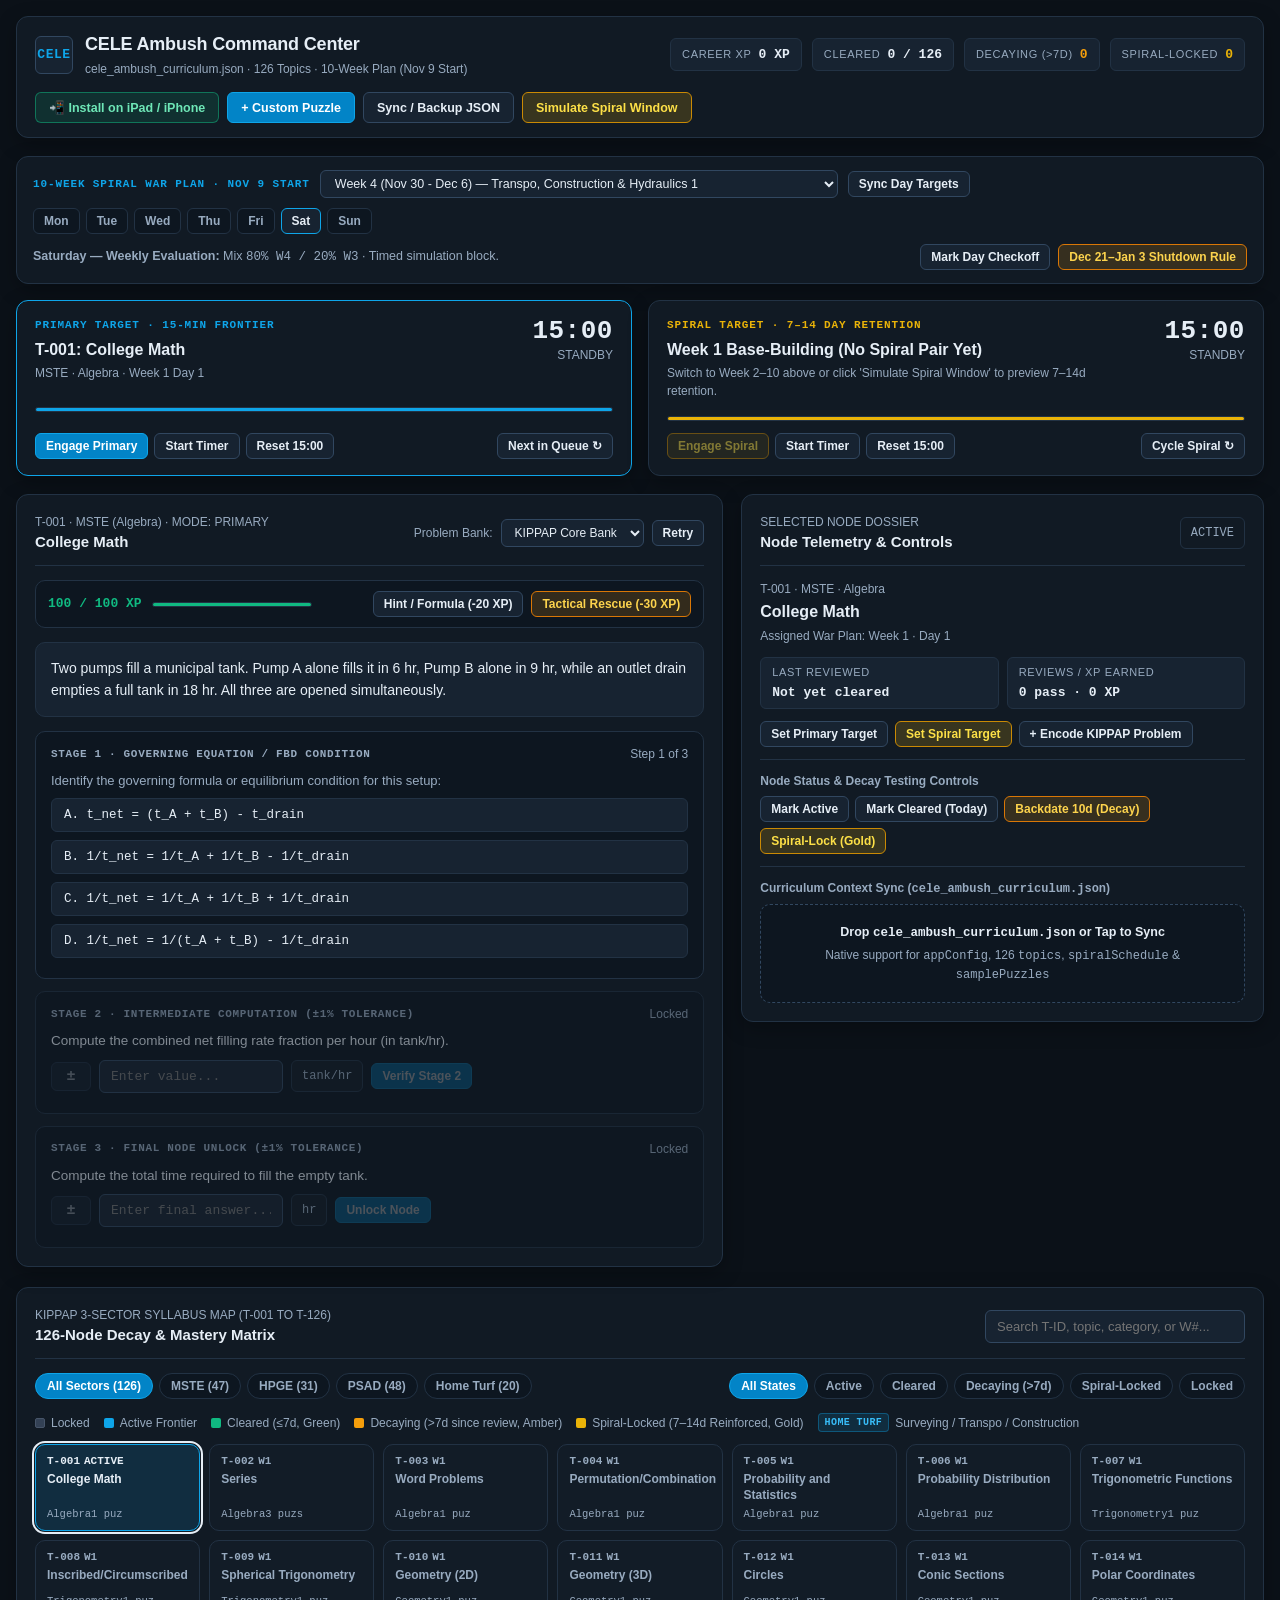
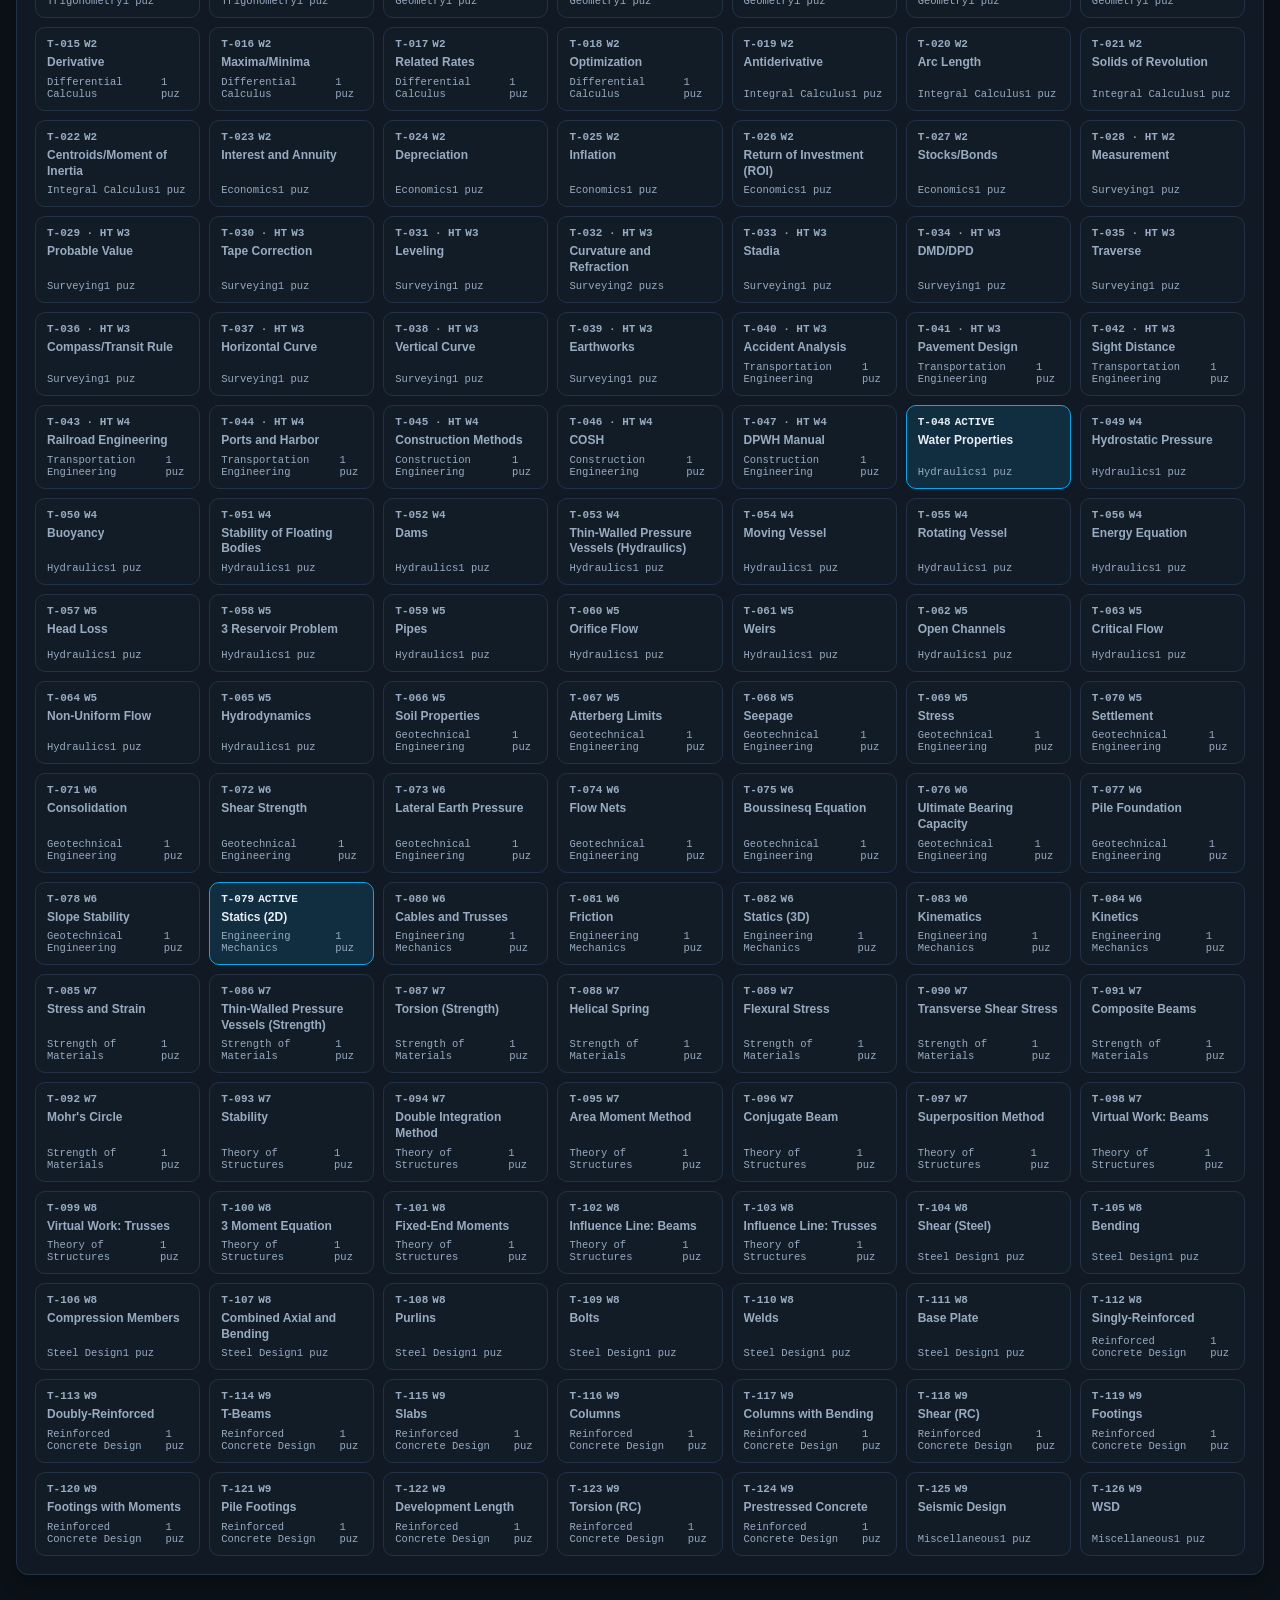
==== commit 0ac64c48: "Compress war plan to 10 weeks starting Week 1 on Nov 9, 2026" ====
--- a/index.html
+++ b/index.html
@@ -61,11 +61,11 @@
       </div>
     </header>
 
-    <!-- 14-Week Spiral War Plan Bar (from spiralSchedule in cele_ambush_curriculum.json) -->
-    <section class="warplan-bar" id="warplan-section" aria-label="14-Week Spiral War Plan">
+    <!-- 10-Week Spiral War Plan Bar (Nov 9, 2026 Start — from spiralSchedule in cele_ambush_curriculum.json) -->
+    <section class="warplan-bar" id="warplan-section" aria-label="10-Week Spiral War Plan">
       <div class="warplan-top">
         <div style="display: flex; align-items: center; gap: 10px; flex-wrap: wrap;">
-          <span class="target-kicker">14-WEEK SPIRAL WAR PLAN</span>
+          <span class="target-kicker">10-WEEK SPIRAL WAR PLAN · NOV 9 START</span>
           <select id="schedule-week-select" class="input-field" style="padding: 5px 10px; font-size: 12.5px; min-width: 240px;" aria-label="Select Schedule Week"></select>
           <button type="button" class="btn btn-sm" id="btn-load-scheduled-pair" title="Load selected day's Primary & Spiral pairs into the twin 15-min cards">Sync Day Targets</button>
         </div>
